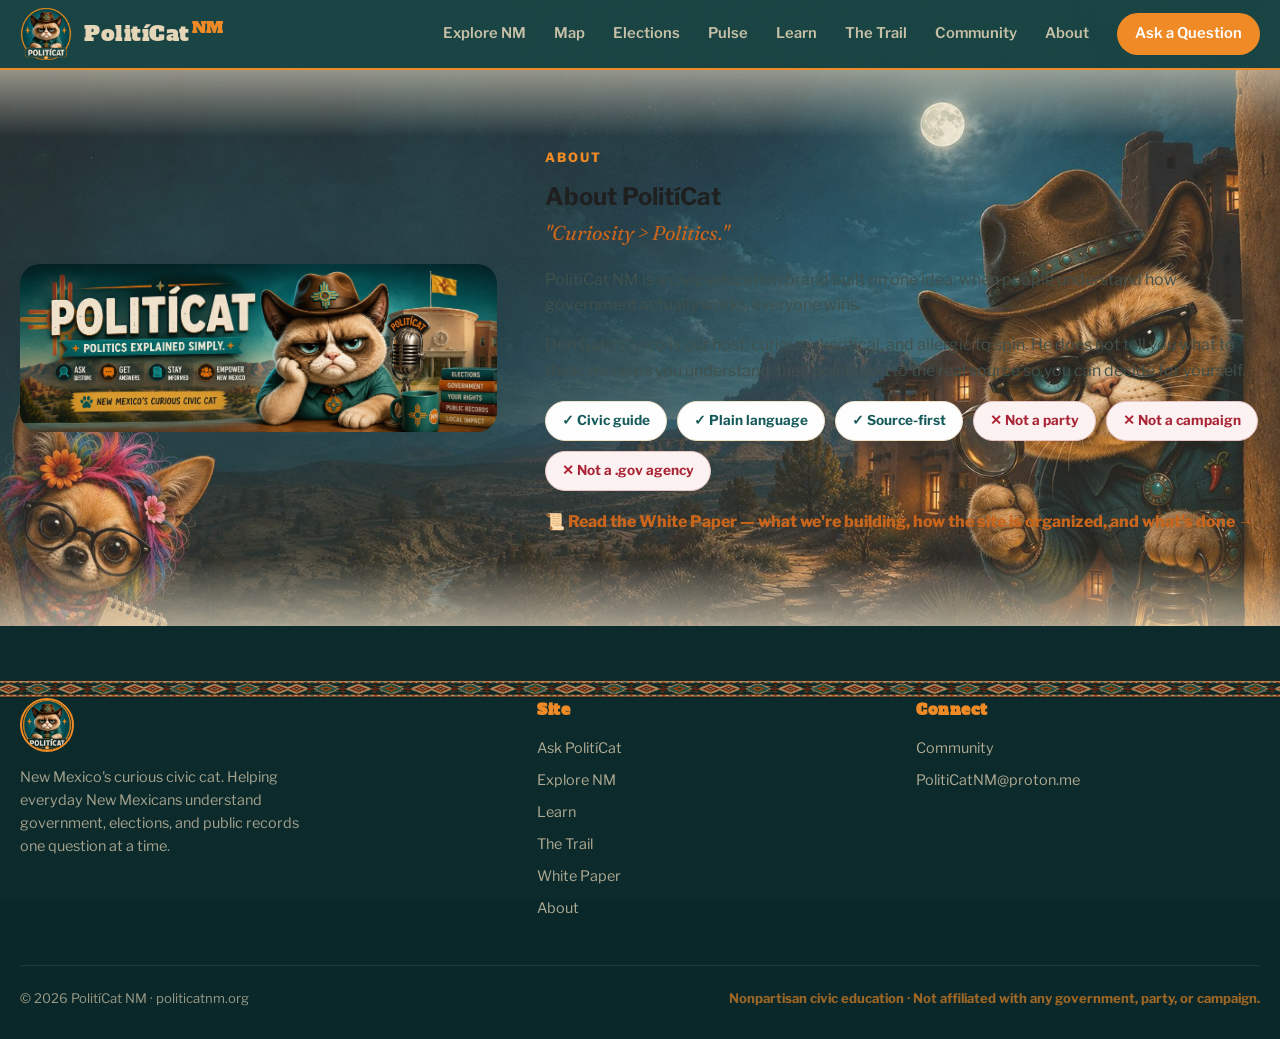
==== about.html @ 2aa47204 "Fix wallpaper 404: define wall art classes in stylesheet, not inline vars url() passed through a cus" ====
<!DOCTYPE html>
<html lang="en">
<head>
<meta charset="UTF-8">
<meta name="viewport" content="width=device-width, initial-scale=1.0">
<title>About — PolitíCat NM</title>
<meta name="description" content="About PolitíCat NM, Don Gato Cívico, and the nonpartisan civic education mission.">
<link rel="canonical" href="https://politicatnm.org/about.html">
<meta name="theme-color" content="#0f3d3e">
<meta property="og:site_name" content="PolitíCat NM">
<meta property="og:title" content="About — PolitíCat NM">
<meta property="og:description" content="About PolitíCat NM, Don Gato Cívico, and the nonpartisan civic education mission.">
<meta property="og:image" content="https://politicatnm.org/assets/img/politicat-banner.png">
<meta property="og:url" content="https://politicatnm.org/about.html">
<meta property="og:type" content="website">
<meta name="twitter:card" content="summary_large_image">
<meta name="twitter:site" content="@PolitiCatNM">
<meta name="twitter:title" content="About — PolitíCat NM">
<meta name="twitter:description" content="About PolitíCat NM, Don Gato Cívico, and the nonpartisan civic education mission.">
<meta name="twitter:image" content="https://politicatnm.org/assets/img/politicat-banner.png">
<link rel="icon" type="image/png" href="assets/img/politicat-logo.png">
<link rel="preconnect" href="https://fonts.googleapis.com">
<link rel="preconnect" href="https://fonts.gstatic.com" crossorigin>
<link href="https://fonts.googleapis.com/css2?family=Alfa+Slab+One&family=Libre+Franklin:ital,wght@0,400;0,500;0,600;0,700;0,800;1,400&family=Fraunces:opsz,wght@9..144,400;9..144,600&display=swap" rel="stylesheet">
<link rel="stylesheet" href="assets/css/styles.css?v=20260817-wallfix1">
<script data-goatcounter="https://metalex.goatcounter.com/count" async src="//gc.zgo.at/count.js"></script>
</head>
<body>
<header class="nav">
  <div class="wrap nav-inner">
    <a href="index.html" class="brand"><img src="assets/img/politicat-logo.png" alt="PolitíCat NM logo"><span class="brand-name">PolitíCat<span class="nm">NM</span></span></a>
    <button class="burger" aria-label="Toggle menu" onclick="document.getElementById('navlinks').classList.toggle('open')">☰</button>
    <nav class="nav-links" id="navlinks"><a href="explore.html">Explore NM</a><a href="map.html">Map</a><a href="elections.html">Elections</a><a href="pulse.html">Pulse</a><a href="learn.html">Learn</a><a href="trail.html">The Trail</a><a href="community.html">Community</a><a href="about.html">About</a><a href="ask.html" class="nav-cta">Ask a Question</a></nav>
  </div>
</header>

<main>
  <section class="block wall wall--duo" id="about">
    <div class="wrap about-grid">
      <img src="assets/img/politicat-banner.png" alt="PolitíCat banner with Don Gato Cívico">
      <div class="about-text">
        <div class="sec-tag">About</div>
        <h1>About PolitíCat</h1>
        <p class="lead">"Curiosity &gt; Politics."</p>
        <p>PolitíCat NM is a civic education brand built on one idea: when people understand how government actually works, everyone wins.</p>
        <p>Don Gato Cívico is our host: curious, skeptical, and allergic to spin. He does not tell you what to think. He helps you understand, then points you to the real source so you can decide for yourself.</p>
        <div class="pill-row">
          <span class="pill">✓ Civic guide</span>
          <span class="pill">✓ Plain language</span>
          <span class="pill">✓ Source-first</span>
          <span class="pill no">✕ Not a party</span>
          <span class="pill no">✕ Not a campaign</span>
          <span class="pill no">✕ Not a .gov agency</span>
        </div>
        <p style="margin-top:18px"><a href="whitepaper.html" style="font-weight:800;color:var(--orange-deep);text-decoration:none">📜 Read the White Paper — what we're building, how the site is organized, and what's done →</a></p>
      </div>
    </div>
  </section>
</main>

<footer>
  <div class="wrap">
    <div class="foot-grid">
      <div class="foot-brand">
        <img src="assets/img/politicat-logo.png" alt="PolitíCat NM">
        <p>New Mexico's curious civic cat. Helping everyday New Mexicans understand government, elections, and public records one question at a time.</p>
      </div>
      <div class="foot-col">
        <h5>Site</h5>
        <a href="ask.html">Ask PolitíCat</a>
        <a href="explore.html">Explore NM</a>
        <a href="learn.html">Learn</a>
        <a href="trail.html">The Trail</a>
        <a href="whitepaper.html">White Paper</a>
        <a href="about.html">About</a>
      </div>
      <div class="foot-col">
        <h5>Connect</h5>
        <a href="community.html">Community</a>
        <a href="mailto:PolitiCatNM@proton.me">PolitiCatNM@proton.me</a>
      </div>
    </div>
    <div class="foot-bottom">
      <span>© 2026 PolitíCat NM · politicatnm.org</span>
      <span class="nonpartisan">Nonpartisan civic education · Not affiliated with any government, party, or campaign.</span>
    </div>
  </div>
</footer>

<script src="assets/js/app.js?v=20260817-wallfix1"></script>
</body>
</html>
---- assets/css/styles.css ----
/* ============================================================
   PolitíCat NM — styles.css
   Palette tokens align to the official brand sheet.
   NOTE: the brand sheet lists "#0F4CAC" but every visual on the
   sheet is TEAL, not blue — that hex is a typo. Corrected to
   teal below. If you ever truly want the blue, change --teal.
   ============================================================ */

:root{
  /* --- Brand palette (from official sheet) --- */
  --teal-deep:#0f3d3e;     /* darkest teal — hero/footer grounds        */
  --teal:#14595a;          /* primary teal (sheet's "#0F4CAC" → teal)   */
  --teal-bright:#1d7a7c;   /* lifted teal — accents, focus rings        */
  --orange:#f08a24;        /* official #F08A24 — THE action color       */
  --orange-deep:#c9641a;   /* hover/pressed orange                      */
  --cream:#e6d7b8;         /* official #E6D7B8 — text on dark           */
  --cream-soft:#fbf6ea;    /* lifted cream — card surfaces              */
  --sand:#efe3c8;          /* section separation                        */
  --brown:#5a3a1b;         /* official #5A3A1B — leather/detail         */
  --ink:#1d1d1d;           /* official #1D1D1D — body text              */

  /* --- Category accents (Popular Questions only) --- */
  --sage:#5a7d3a;
  --plum:#6a4c93;
  --clay:#b23a48;

  /* --- Utility --- */
  --shadow:rgba(15,61,62,.18);
  /* CANON (2026-08-16, hardened): EDGE-TO-EDGE. No pixel cap, ever.
     The layout fills 100% of every screen — phone, tablet, laptop, 65-inch —
     with gutters only. Density scales by adding columns and panels,
     never by centering a boxed column in dead space. */
  --maxw:100%;
}

/* ---------- RESET ---------- */
*{box-sizing:border-box;margin:0;padding:0}
html{scroll-behavior:smooth}
[id]{scroll-margin-top:84px} /* anchors land below the sticky nav */
body{
  font-family:'Libre Franklin',sans-serif;
  color:var(--ink);
  /* VISTA CANON (2026-08-16): rustic aged-paper ground, not flat cream.
     Grain + mottling are procedural SVG data-URIs — no external requests. */
  background-color:#e9d6ae;
  background-image:
    url("data:image/svg+xml,%3Csvg xmlns='http://www.w3.org/2000/svg' width='240' height='240'%3E%3Cfilter id='n'%3E%3CfeTurbulence type='fractalNoise' baseFrequency='0.9' numOctaves='2' seed='7'/%3E%3CfeColorMatrix values='0 0 0 0 0.42 0 0 0 0 0.32 0 0 0 0 0.18 0 0 0 0.07 0'/%3E%3C/filter%3E%3Crect width='240' height='240' filter='url(%23n)'/%3E%3C/svg%3E"),
    url("data:image/svg+xml,%3Csvg xmlns='http://www.w3.org/2000/svg' width='700' height='700'%3E%3Cfilter id='b'%3E%3CfeTurbulence type='fractalNoise' baseFrequency='0.012' numOctaves='3' seed='11'/%3E%3CfeColorMatrix values='0 0 0 0 0.38 0 0 0 0 0.27 0 0 0 0 0.13 0 0 0 0.055 0'/%3E%3C/filter%3E%3Crect width='700' height='700' filter='url(%23b)'/%3E%3C/svg%3E"),
    radial-gradient(ellipse at 18% 8%, rgba(255,246,225,.55), transparent 55%),
    radial-gradient(ellipse at 85% 92%, rgba(120,84,40,.16), transparent 60%);
  line-height:1.6;
  -webkit-font-smoothing:antialiased;
  overflow-x:hidden;
}
img{max-width:100%;display:block}
.wrap{max-width:var(--maxw);margin:0 auto;padding:0 clamp(18px,1.6vw,44px)}

/* subtle grain overlay */
body::before{
  content:"";position:fixed;inset:0;pointer-events:none;z-index:9999;opacity:.035;
  background-image:url("data:image/svg+xml,%3Csvg xmlns='http://www.w3.org/2000/svg' width='120' height='120'%3E%3Cfilter id='n'%3E%3CfeTurbulence type='fractalNoise' baseFrequency='.9' numOctaves='3'/%3E%3C/filter%3E%3Crect width='100%25' height='100%25' filter='url(%23n)'/%3E%3C/svg%3E");
}

/* ---------- NAV ---------- */
header.nav{
  position:sticky;top:0;z-index:100;
  background:rgba(15,61,62,.96);
  backdrop-filter:blur(8px);
  border-bottom:2px solid var(--orange);
}
.nav-inner{display:flex;align-items:center;justify-content:space-between;height:68px}
.brand{display:flex;align-items:center;gap:12px;text-decoration:none}
.brand img{height:52px;width:auto;border-radius:0;object-fit:contain;border:none}
.brand-name{font-family:'Alfa Slab One',serif;color:var(--cream);font-size:1.35rem;letter-spacing:.5px}
.brand-name .nm{color:var(--orange);font-size:.7em;vertical-align:super;margin-left:2px}
.nav-links{display:flex;gap:28px;align-items:center}
.nav-links a{color:var(--cream);text-decoration:none;font-weight:600;font-size:.92rem;opacity:.85;transition:opacity .2s}
.nav-links a:hover{opacity:1;color:var(--orange)}
.nav-cta{background:var(--orange);color:#fff!important;padding:9px 18px;border-radius:30px;opacity:1!important}
.nav-cta:hover{background:var(--orange-deep)}
.burger{display:none;background:none;border:none;color:var(--cream);font-size:1.6rem;cursor:pointer}

/* ---------- HERO ---------- */
.hero{
  position:relative;color:var(--cream);padding:64px 0 80px;overflow:hidden;min-height:660px;display:flex;align-items:center;
  aspect-ratio:1792/1024;
  background-color:#071f20;
  background-image:
    linear-gradient(90deg,rgba(7,31,32,.9) 0%,rgba(7,31,32,.72) 34%,rgba(7,31,32,.28) 66%,rgba(7,31,32,.12) 100%),
    linear-gradient(0deg,rgba(7,31,32,.18),rgba(7,31,32,.18)),
    url('../img/politicat-hero-background.png?v=20260606-hero3');
  background-position:center center;
  background-size:100% 100%,100% 100%,100% auto;
  background-repeat:no-repeat;
}
.zia-bg{display:none}
.hero-grid{display:grid;grid-template-columns:1.1fr .9fr;gap:48px;align-items:center;position:relative;z-index:2}
.eyebrow{display:inline-flex;align-items:center;gap:8px;background:rgba(230,215,184,.12);border:1px solid rgba(230,215,184,.25);
  padding:6px 14px;border-radius:30px;font-size:.78rem;font-weight:700;letter-spacing:1.5px;text-transform:uppercase;margin-bottom:22px}
.eyebrow .dot{width:8px;height:8px;border-radius:50%;background:var(--orange);box-shadow:0 0 10px var(--orange)}
.hero-title{font-family:'Alfa Slab One',serif;font-size:clamp(2.6rem,5.5vw,4.4rem);line-height:.98;color:var(--cream);text-shadow:0 3px 0 rgba(0,0,0,.18);margin-bottom:6px}
.hero-title .accent{color:var(--orange)}
.kicker{font-family:'Fraunces',serif;font-style:italic;font-size:clamp(1.1rem,2vw,1.5rem);color:var(--orange);margin-bottom:20px;font-weight:600}
.kicker .gt{font-family:'Alfa Slab One';font-style:normal;font-size:.85em}
.hero-sub{font-size:1.08rem;max-width:480px;opacity:.92;margin-bottom:30px}
.hero-actions{display:flex;flex-wrap:wrap;gap:12px;align-items:center;margin-bottom:18px}
.explorer-btn,.ask-link{min-height:46px;display:inline-flex;align-items:center;justify-content:center;border-radius:12px;font-weight:900;text-decoration:none}
.explorer-btn{background:var(--orange);color:#fff;padding:0 22px;box-shadow:0 12px 28px -18px #000}
.explorer-btn:hover{background:var(--orange-deep)}
.ask-link{color:var(--cream);border:1px solid rgba(230,215,184,.35);padding:0 16px;background:rgba(15,61,62,.36)}
.ask-link:hover{border-color:var(--orange);color:#fff}

/* ASK CARD */
.ask-card{background:var(--cream-soft);border-radius:18px;padding:10px;box-shadow:0 18px 40px -12px rgba(0,0,0,.45);border:1px solid rgba(255,255,255,.5)}
.ask-label{display:flex;align-items:center;gap:8px;color:var(--teal);font-weight:800;font-size:.8rem;letter-spacing:1px;text-transform:uppercase;padding:6px 10px 2px}
.ask-bar{display:flex;gap:8px;padding:6px}
.ask-bar input{flex:1;border:2px solid var(--sand);border-radius:12px;padding:14px 16px;font-size:1rem;font-family:inherit;color:var(--ink);background:#fff;outline:none;transition:border .2s}
.ask-bar input:focus{border-color:var(--teal-bright)}
.ask-btn{background:var(--orange);color:#fff;border:none;border-radius:12px;padding:0 22px;font-weight:800;font-size:.95rem;cursor:pointer;display:flex;align-items:center;gap:8px;transition:background .2s,transform .1s;white-space:nowrap}
.ask-btn:hover{background:var(--orange-deep)}
.ask-btn:active{transform:scale(.97)}
.ask-hints{display:flex;flex-wrap:wrap;gap:7px;padding:8px 10px 12px}
.chip{background:rgba(20,89,90,.08);color:var(--teal);border:1px solid rgba(20,89,90,.18);border-radius:30px;padding:6px 13px;font-size:.82rem;font-weight:600;cursor:pointer;transition:all .18s}
.chip:hover{background:var(--teal);color:var(--cream)}

/* HERO CAT */
.hero-cat{position:relative;display:none;justify-content:center}
.hero-cat img{width:min(420px,90%);filter:drop-shadow(0 20px 40px rgba(0,0,0,.5));animation:float 6s ease-in-out infinite}
@keyframes float{0%,100%{transform:translateY(0)}50%{transform:translateY(-14px)}}
.speech{position:absolute;top:8%;left:-8%;background:var(--cream-soft);color:var(--ink);padding:12px 18px;border-radius:16px 16px 16px 4px;
  font-family:'Fraunces',serif;font-style:italic;font-weight:600;font-size:1rem;box-shadow:0 8px 20px rgba(0,0,0,.3);max-width:200px;z-index:3;animation:float 6s ease-in-out infinite .5s}
.speech::after{content:"— Don Gato Cívico";display:block;font-family:'Libre Franklin';font-style:normal;font-size:.68rem;font-weight:700;color:var(--orange);margin-top:4px;letter-spacing:.5px}

/* ---------- TRUST STRIP ---------- */
.trust{background:var(--orange);color:#fff}
.trust-inner{display:flex;flex-wrap:wrap;justify-content:center;gap:14px 40px;padding:16px 24px;font-weight:700;font-size:.9rem;text-align:center}
.trust-inner span{display:inline-flex;align-items:center;gap:8px}

/* ---------- PLATFORM STRUCTURE ---------- */
.home-hero{
  min-height:520px;
  aspect-ratio:auto;
  padding:72px 0 64px;
}
.page-hero{
  background:
    linear-gradient(90deg,rgba(7,31,32,.92),rgba(7,31,32,.72)),
    url('../img/politicat-hero-background.png?v=20260606-hero3');
  background-size:cover;
  background-position:center;
  color:var(--cream);
  padding:86px 0;
}
.page-hero-inner{
  display:grid;
  grid-template-columns:minmax(0,1fr) minmax(320px,460px);
  gap:38px;
  align-items:center;
}
.page-hero-inner>div:first-child:last-child{max-width:720px}
.page-hero .hero-title{font-size:clamp(2.25rem,5vw,4rem)}
.page-hero .hero-sub{max-width:620px}
.platform-section{
  background:transparent; /* the paper ground shows through */
  padding:64px 0 84px;
}
/* Shared Civic Pulse ticker (homepage + hubs) */
.mo-ticker{background:var(--teal-deep);overflow:hidden;display:flex;align-items:center}
.mo-ticker .brandtag{flex:none;display:flex;gap:8px;align-items:center;color:var(--cream);font-weight:900;font-size:.78rem;letter-spacing:1.5px;padding:0 18px;border-right:1px solid rgba(230,215,184,.25)}
.mo-ticker .lane-wrap{overflow:hidden;flex:1}
.mo-ticker .lane{display:flex;gap:44px;white-space:nowrap;padding:10px 0;animation:tickmove 50s linear infinite;width:max-content}
.mo-ticker:hover .lane{animation-play-state:paused}
@keyframes tickmove{from{transform:translateX(0)}to{transform:translateX(-50%)}}
.mo-tick{color:var(--cream);font-size:.82rem;font-weight:700;display:flex;gap:9px;align-items:baseline;text-decoration:none}
.mo-tick small{color:#9fc5bd;font-size:.68rem;font-weight:700}
.mo-tick:hover{color:#fff}
.mo-tick.charter{color:#ffd9a0}
.mo-ticker .viewall{flex:none;color:#ffd9a0;font-size:.75rem;font-weight:900;padding:0 18px;text-decoration:none;border-left:1px solid rgba(230,215,184,.25)}
.mo-tab{border:1px solid rgba(20,89,90,.3);background:#fff;border-radius:11px;padding:10px 18px;font-weight:800;font-size:.88rem;color:var(--teal);text-decoration:none;display:inline-flex;gap:8px;align-items:center}
.mo-tab.on{background:var(--teal);color:var(--cream);border-color:var(--teal)}
/* Vista bands: full-bleed wallpaper interludes between sections */
.vista-band{
  position:relative;
  height:clamp(260px,32vw,540px);
  background-size:cover;background-position:center;
  border-top:2.5px solid rgba(58,42,24,.6);
  border-bottom:2.5px solid rgba(58,42,24,.6);
  box-shadow:inset 0 0 70px rgba(20,10,0,.35);
}
.vista-band .band-plate{
  position:absolute;left:clamp(16px,2vw,44px);bottom:18px;
  background:rgba(251,246,234,.88);border:1.5px solid rgba(58,42,24,.5);border-radius:999px;
  padding:7px 16px;font-size:.76rem;font-weight:800;color:#5a3a1b;
}
@media(max-width:900px){.vista-band{background-attachment:scroll;height:clamp(190px,42vw,320px)}}
/* wallpaper-backed sections: art behind the boxes, scrim for readability.
   NO background-attachment:fixed — it janks scrolling and hides the art. */
.wall{position:relative;isolation:isolate}
.wall::before{content:"";position:absolute;inset:0;z-index:-2;background-image:var(--wall);background-size:cover;background-position:center}
.wall::after{content:"";position:absolute;inset:0;z-index:-1;background:linear-gradient(180deg,rgba(247,236,211,.6),rgba(247,236,211,.14) 12%,rgba(247,236,211,.14) 88%,rgba(247,236,211,.66))}
.wall--dusk::after{background:linear-gradient(180deg,rgba(9,30,33,.62),rgba(9,30,33,.2) 15%,rgba(9,30,33,.24) 85%,rgba(9,30,33,.7))}
/* headers get a parchment plate so text stays readable over full-strength art */
.wall .sec-head{background:rgba(251,246,234,.9);border:2px solid rgba(58,42,24,.45);border-radius:14px;padding:16px 20px;box-shadow:0 4px 12px -6px rgba(58,42,24,.4)}
/* wallpaper assignments — defined HERE so relative URLs resolve against this stylesheet.
   (url() inside a custom property in an inline style resolves against the stylesheet
   that consumes it in Chrome — which 404'd. Never pass wallpaper paths inline.) */
.wall--dongato{--wall:url('../img/wallpaper-dongato.jpg')}
.wall--chispa{--wall:url('../img/wallpaper-chispa.jpg')}
.wall--sos{--wall:url('../img/wallpaper-sos.jpg')}
.wall--duo{--wall:url('../img/wallpaper-duo.jpg')}
.wall--community{--wall:url('../img/wallpaper-community.jpg')}
.wall .ready-boundary,.wall .disclaimer{background:rgba(251,246,234,.92);border:1.5px solid rgba(58,42,24,.4);border-radius:10px;padding:10px 16px;display:inline-block;color:#3f3320}
.wall--dusk .comm-card{background:rgba(9,30,33,.55);border-color:rgba(230,215,184,.3);-webkit-backdrop-filter:blur(3px);backdrop-filter:blur(3px)}
.wall--dusk .comm-card:hover{background:rgba(9,30,33,.75)}
.platform-grid{
  display:grid;
  grid-template-columns:repeat(3,minmax(0,1fr));
  gap:18px;
}
.platform-card{
  display:block;
  min-height:230px;
  /* aged parchment: light heart, burnt edges */
  background:radial-gradient(ellipse at 50% 38%, #fdf8ec 0%, #f6ebcf 46%, #e9d2a2 78%, #d0b077 100%);
  border:2px solid rgba(58,42,24,.55);
  border-radius:10px;
  padding:24px;
  color:var(--ink);
  text-decoration:none;
  box-shadow:0 6px 18px -8px rgba(58,42,24,.4), inset 0 0 36px rgba(90,58,27,.24);
  transition:transform .22s ease,box-shadow .22s ease,border-color .22s ease;
}
.platform-card:hover{
  transform:translateY(-5px);
  border-color:var(--orange);
  box-shadow:0 22px 40px -18px rgba(58,42,24,.55), inset 0 0 26px rgba(90,58,27,.16);
}
@media (prefers-reduced-motion: no-preference){
  .platform-card{animation:cardIn .55s ease-out backwards}
  .platform-card:nth-child(1){animation-delay:.05s}
  .platform-card:nth-child(2){animation-delay:.13s}
  .platform-card:nth-child(3){animation-delay:.21s}
  .platform-card:nth-child(4){animation-delay:.29s}
  .platform-card:nth-child(5){animation-delay:.37s}
  .platform-card:nth-child(6){animation-delay:.45s}
}
@keyframes cardIn{from{opacity:0;transform:translateY(20px)}to{opacity:1;transform:none}}
.platform-card span{
  display:block;
  color:var(--orange);
  font-size:.74rem;
  font-weight:900;
  letter-spacing:1.6px;
  text-transform:uppercase;
  margin-bottom:14px;
}
.platform-card h3{
  font-family:'Alfa Slab One',serif;
  color:var(--teal-deep);
  font-size:1.28rem;
  line-height:1.12;
  margin-bottom:10px;
}
.platform-card p{color:#4a3f2c;font-size:.95rem}
.platform-card--feature{
  background:radial-gradient(ellipse at 50% 30%, #1d7a7c 0%, var(--teal) 45%, var(--teal-deep) 100%);
  color:var(--cream);
  border-color:rgba(15,61,62,.85);
  box-shadow:0 6px 18px -8px rgba(15,61,62,.55), inset 0 0 40px rgba(0,0,0,.28);
}
.platform-card--feature h3{color:var(--cream)}
.platform-card--feature p{color:#d3e2dc}
.platform-band{
  background:var(--sand);
  padding:58px 0;
}
.platform-split{
  display:grid;
  grid-template-columns:minmax(0,1fr) auto;
  gap:32px;
  align-items:center;
}
.platform-actions{
  display:flex;
  flex-wrap:wrap;
  justify-content:flex-end;
  gap:12px;
}
.ask-link.dark{
  color:var(--teal-deep);
  border-color:rgba(15,61,62,.28);
  background:rgba(255,255,255,.5);
}
.page-community{min-height:calc(100vh - 68px);display:flex;align-items:center}

/* ---------- SECTION BASE ---------- */
section.block{padding:78px 0}
.block--sand{background:var(--sand)}
.sec-head{text-align:center;max-width:640px;margin:0 auto 48px}
.sec-tag{color:var(--orange);font-weight:800;letter-spacing:2px;text-transform:uppercase;font-size:.8rem;margin-bottom:10px}
.sec-tag--orange{color:var(--orange)}
.sec-title{font-family:'Alfa Slab One',serif;font-size:clamp(1.8rem,3.5vw,2.6rem);color:var(--teal-deep);line-height:1.05}
.sec-title--cream{color:var(--cream)}
.sec-desc{margin-top:14px;color:#4a5a55;font-size:1.05rem}
.sec-desc--cream{color:#cddbd6}

/* ---------- NEW HERE ---------- */
.intro{
  background:linear-gradient(180deg,var(--cream-soft),var(--cream));
  padding:52px 0 34px;
}
.intro-panel{
  display:grid;
  grid-template-columns:150px 1fr;
  gap:28px;
  align-items:center;
  max-width:920px;
}
.intro-cat img{
  width:132px;
  height:132px;
  object-fit:cover;
  border-radius:50%;
  border:3px solid var(--orange);
  box-shadow:0 12px 26px -14px rgba(15,61,62,.55);
}
.intro-copy h2{
  font-family:'Alfa Slab One',serif;
  color:var(--teal-deep);
  font-size:clamp(1.55rem,3vw,2.35rem);
  line-height:1.05;
  margin-bottom:10px;
}
.intro-copy p{
  color:#3f4f4a;
  max-width:720px;
}
.intro-note{
  margin-top:16px;
  font-weight:800;
  color:var(--teal-deep)!important;
}
.intro-steps{
  display:grid;
  gap:10px;
  margin-top:12px;
}
.intro-steps button{
  display:flex;
  align-items:center;
  gap:12px;
  width:100%;
  min-height:48px;
  border:1px solid rgba(20,89,90,.14);
  border-radius:12px;
  background:#fff;
  color:var(--teal-deep);
  font:inherit;
  font-weight:900;
  text-align:left;
  padding:10px 14px;
  cursor:pointer;
  box-shadow:0 4px 14px -10px var(--shadow);
  transition:transform .18s,border-color .18s,box-shadow .18s;
}
.intro-steps button:hover{
  transform:translateY(-2px);
  border-color:var(--orange);
  box-shadow:0 10px 22px -14px var(--shadow);
}
.intro-steps span{
  width:28px;
  height:28px;
  display:inline-flex;
  align-items:center;
  justify-content:center;
  flex:0 0 28px;
  border-radius:50%;
  background:var(--orange);
  color:#fff;
  font-size:.82rem;
}
.intro-close{
  margin-top:14px;
  color:var(--orange-deep)!important;
  font-weight:900;
}

.tools{background:var(--cream-soft)}
.ready-panel{
  max-width:940px;
  margin:0 auto;
  padding:28px;
  border-radius:22px;
  background:#fff;
  border:1px solid rgba(20,89,90,.12);
  box-shadow:0 16px 38px -18px var(--shadow);
}
.ready-highlights{
  display:grid;
  grid-template-columns:repeat(3,1fr);
  gap:12px;
  margin-bottom:20px;
}
.ready-highlights div{
  display:flex;
  align-items:center;
  gap:10px;
  min-height:66px;
  padding:14px;
  border-radius:14px;
  background:var(--cream-soft);
  color:var(--teal-deep);
  font-weight:800;
}
.ready-highlights span{font-size:1.25rem}
.county-picker{
  display:block;
  margin-bottom:22px;
  color:var(--teal-deep);
  font-weight:800;
}
.county-picker span{
  display:block;
  margin-bottom:2px;
}
.county-picker small{
  display:block;
  color:#5e6b66;
  font-weight:600;
  margin-bottom:8px;
}
.county-picker select{
  width:100%;
  min-height:48px;
  border:2px solid var(--sand);
  border-radius:12px;
  background:#fff;
  color:var(--ink);
  padding:0 14px;
  font:inherit;
  font-weight:700;
}
.county-picker select:focus{
  outline:none;
  border-color:var(--orange);
  box-shadow:0 0 0 3px rgba(240,138,36,.18);
}
.county-explorer{
  display:grid;
  grid-template-columns:1.35fr .85fr;
  gap:18px;
  align-items:stretch;
  margin:10px 0 24px;
}
.county-map-card,
.county-snapshot{
  border:2px solid rgba(58,42,24,.5);
  border-radius:16px;
  background:linear-gradient(180deg,#fff,var(--cream-soft));
  box-shadow:0 4px 14px -6px rgba(58,42,24,.3);
}
.county-map-card{padding:18px}
.county-map-head{
  display:flex;
  justify-content:space-between;
  gap:18px;
  align-items:flex-start;
  margin-bottom:14px;
}
.map-kicker,
.snapshot-kicker{
  display:block;
  color:var(--orange-deep);
  font-size:.72rem;
  font-weight:900;
  letter-spacing:1px;
  text-transform:uppercase;
  margin-bottom:5px;
}
.snapshot-open{
  display:block;
  background:var(--orange);
  color:#fff;
  font-weight:900;
  font-size:.92rem;
  border-radius:10px;
  padding:12px 16px;
  text-align:center;
  text-decoration:none;
  margin:10px 0 12px;
  box-shadow:0 3px 10px -4px rgba(58,42,24,.5);
}
.snapshot-open:hover{background:var(--orange-deep)}
.county-map-head h3,
.county-snapshot h3{
  color:var(--teal-deep);
  font-family:'Alfa Slab One',serif;
  font-size:1.25rem;
  line-height:1.1;
}
.map-date{
  flex:0 0 auto;
  color:#4a5a55;
  font-size:.78rem;
  font-weight:800;
  text-align:right;
}
/* Pictorial "Land of Enchantment" county map — inline SVG in explore.html.
   County <path>s carry class="county-shape" + data-county; JS wires selection. */
.nm-map-wrap{border-radius:12px;overflow:hidden}
.nm-map{display:block;width:100%;height:auto}
.nm-map .county-shape{cursor:pointer;transition:filter .18s ease,stroke .18s ease,stroke-width .18s ease}
.nm-map .county-shape:hover{filter:brightness(1.09) saturate(1.18)}
.nm-map .county-shape:focus-visible{outline:none;stroke:var(--orange);stroke-width:4.5}
.nm-map .county-shape.is-selected{stroke:#8f2b37;stroke-width:4.5;filter:brightness(1.06) saturate(1.22)}
.map-hint{
  margin-top:10px;
  color:#4a5a55;
  font-size:.78rem;
  font-weight:600;
}
/* --- VISTA: Southwestern textile border + story-banner frame --- */
/* Real woven textile borders (commissioned art, assets/img/vista-*.png) */
.vista-border{
  height:20px;
  background:url("../img/vista-border.png") repeat-x;
  background-size:auto 100%;
}
.story-banner .vista-border{
  height:26px;
  background-image:url("../img/vista-border-hero.png");
}
.story-banner{
  position:relative;
  border:12px solid transparent;
  border-image:url("../img/vista-frame.png") 128 round;
  overflow:hidden;
  background:#e9d6ae;
  box-shadow:0 18px 44px -18px rgba(40,25,10,.55), inset 0 0 70px rgba(90,58,27,.28);
}
.story-banner .vista-border{position:absolute;left:0;right:0;z-index:3}
.story-banner .vista-border.top{top:0}
.story-banner .vista-border.bottom{bottom:0}
.story-banner .banner-art{
  position:absolute;top:0;right:0;bottom:0;width:62%;
  background-position:center right;background-size:cover;background-repeat:no-repeat;
  -webkit-mask-image:linear-gradient(90deg,transparent,#000 24%);
  mask-image:linear-gradient(90deg,transparent,#000 24%);
  z-index:1;
}
.story-banner .banner-copy{position:relative;z-index:2;padding:52px clamp(22px,2.4vw,54px) 44px;max-width:52%}
.story-banner h1{
  font-family:'Alfa Slab One',serif;color:var(--teal-deep);
  font-size:clamp(2rem,3.8vw,3.4rem);line-height:1;letter-spacing:1px;
  text-shadow:0 1px 0 rgba(255,246,225,.7);
}
.story-banner .tagline{
  font-size:clamp(.95rem,1.2vw,1.2rem);color:#3f3320;font-weight:700;margin-top:8px;
  text-shadow:0 1px 0 rgba(255,246,225,.6);
}
.story-banner .banner-tabs{display:flex;gap:8px;margin-top:18px;flex-wrap:wrap}
/* Variant for banners whose art has a DARK left zone (e.g. the Trail's night scene) */
.story-banner--dark h1{color:var(--cream);text-shadow:0 2px 10px rgba(0,0,0,.6),0 1px 0 rgba(0,0,0,.4)}
.story-banner--dark .tagline{color:#ecdfc2;text-shadow:0 1px 8px rgba(0,0,0,.55)}
.banner-facts{display:flex;gap:8px;flex-wrap:wrap;margin-top:16px}
.banner-facts span,.banner-facts a{
  background:rgba(251,246,234,.85);border:1.5px solid rgba(90,58,27,.35);border-radius:999px;
  padding:7px 14px;font-size:.78rem;font-weight:800;color:#5a3a1b;text-decoration:none;
}
.banner-facts a:hover{border-color:var(--orange);color:var(--orange-deep)}
@media(max-width:900px){
  .story-banner .banner-copy{max-width:100%;padding:44px 20px 36px}
  .story-banner .banner-art{width:100%;opacity:.35;-webkit-mask-image:none;mask-image:none}
}
footer{position:relative}
footer::before{
  content:"";display:block;height:18px;
  background:url("../img/vista-border.png") repeat-x;
  background-size:auto 100%;
}

/* --- Map navigation: zoom/pan toolbar, miles scale, pins --- */
.nm-map-wrap{position:relative}
.nm-map-wrap.is-panning{cursor:grabbing}
.nm-map-wrap.is-pinning .nm-map .county-shape{cursor:crosshair}
.map-toolbar{
  position:absolute;top:10px;left:10px;z-index:4;
  display:flex;flex-direction:column;gap:6px;
}
.map-toolbar button{
  width:34px;height:34px;border-radius:9px;border:1px solid rgba(90,58,27,.4);
  background:var(--cream-soft);color:var(--brown);font-size:1.05rem;font-weight:800;
  cursor:pointer;box-shadow:0 3px 8px rgba(15,61,62,.18);line-height:1;
  display:flex;align-items:center;justify-content:center;transition:background .15s,transform .12s;
}
.map-toolbar button:hover{background:#fff;transform:translateY(-1px)}
.map-toolbar button[aria-pressed="true"]{background:var(--orange);color:#fff;border-color:var(--orange-deep)}
.map-scalebar{
  position:absolute;bottom:12px;left:14px;z-index:4;
  color:var(--brown);font-size:.7rem;font-weight:800;letter-spacing:.5px;
  background:rgba(251,246,234,.85);padding:3px 8px;border-radius:6px;
}
.map-scalebar i{
  display:block;height:0;border-bottom:3px solid var(--brown);
  border-left:3px solid var(--brown);border-right:3px solid var(--brown);
  margin-top:2px;
}
.nm-pin{cursor:pointer}
.nm-pin text{font-size:26px;paint-order:stroke;stroke:#fff;stroke-width:1.5px}
/* --- County change block (D-003 pilot display v0) --- */
.county-change{margin-top:14px;background:rgba(20,89,90,.05);border:1px solid rgba(20,89,90,.12);border-radius:12px;padding:12px 14px}
.change-kicker{display:block;color:var(--orange-deep);font-size:.7rem;font-weight:900;letter-spacing:1px;text-transform:uppercase;margin-bottom:8px}
.change-row{display:flex;justify-content:space-between;gap:10px;font-size:.85rem;padding:3px 0}
.change-row span{color:#4a5a55}
.change-row b{font-variant-numeric:tabular-nums;white-space:nowrap}
.change-row b.is-up{color:var(--teal-bright)}
.change-row b.is-down{color:var(--clay)}
.change-note{margin-top:8px;font-size:.72rem;color:#4a5a55;line-height:1.5}
/* --- Who Handles What? matrix (Learn) --- */
.whw-scroll{overflow-x:auto;border-radius:14px;box-shadow:0 12px 30px -18px var(--shadow)}
.whw-table{width:100%;min-width:1080px;border-collapse:collapse;background:var(--cream-soft);font-size:.84rem;line-height:1.5}
.whw-table thead th{background:var(--teal-deep);color:var(--cream);padding:12px 14px;text-align:left;font-size:.78rem;letter-spacing:.8px;text-transform:uppercase;white-space:nowrap}
.whw-table tbody th{background:rgba(20,89,90,.07);color:var(--teal-deep);padding:12px 14px;text-align:left;font-size:.9rem;white-space:nowrap;vertical-align:top}
.whw-table td{padding:12px 14px;vertical-align:top;border-bottom:1.5px solid rgba(58,42,24,.3);border-left:1px solid rgba(58,42,24,.22);color:#333}
.whw-table tbody tr:nth-child(even) td{background:rgba(239,227,200,.35)}
.whw-verify{display:inline-block;margin-top:4px;color:var(--orange-deep);font-weight:800;font-size:.76rem;text-decoration:none;white-space:nowrap}
.whw-verify:hover{text-decoration:underline}
.whw-note{margin-top:12px;font-size:.78rem;color:#4a5a55;line-height:1.6;max-width:900px}
/* --- White paper: living roadmap checklist --- */
.wp-section{margin-bottom:34px}
.wp-section h2{font-family:'Alfa Slab One',serif;color:var(--teal-deep);font-size:1.5rem;margin-bottom:12px}
.wp-section h3{color:var(--teal);font-size:1.05rem;margin:18px 0 8px}
.wp-section p,.wp-section li{line-height:1.65}
.wp-canon{background:var(--cream-soft);border:1px solid rgba(20,89,90,.14);border-left:5px solid var(--orange);border-radius:12px;padding:16px 18px;margin:12px 0}
.checklist{list-style:none;margin:10px 0}
.checklist li{padding:7px 0 7px 34px;position:relative;border-bottom:1px dashed rgba(90,58,27,.15)}
.checklist li::before{content:"☐";position:absolute;left:6px;color:var(--brown);font-size:1.05rem}
.checklist li.done{color:#4a5a55}
.checklist li.done::before{content:"✅";font-size:.95rem}
.checklist li .when{float:right;font-size:.74rem;font-weight:800;color:var(--teal-bright);letter-spacing:.5px}
.wp-hubs{display:grid;grid-template-columns:repeat(auto-fit,minmax(260px,1fr));gap:14px;margin-top:12px}
.wp-hub{background:radial-gradient(ellipse at 50% 38%, #fdf8ec 0%, #f6ebcf 46%, #e9d2a2 82%, #d6b77e 100%);border:2px solid rgba(58,42,24,.5);border-radius:12px;padding:14px 16px;box-shadow:0 5px 16px -8px rgba(58,42,24,.4), inset 0 0 24px rgba(90,58,27,.14);transition:transform .2s ease,box-shadow .2s ease,border-color .2s ease}
.wp-hub:hover{transform:translateY(-4px);border-color:var(--orange);box-shadow:0 18px 32px -16px rgba(58,42,24,.55)}
.wp-hub h4{color:var(--teal-deep);margin-bottom:6px}
.wp-hub p{font-size:.88rem;color:#4a5a55}
.wp-hub .rule{display:block;margin-top:8px;font-size:.74rem;font-weight:800;letter-spacing:.6px;text-transform:uppercase;color:var(--orange-deep)}
.county-snapshot{
  padding:20px;
  display:flex;
  flex-direction:column;
}
.county-snapshot p{
  color:#4a5a55;
  font-size:.9rem;
  line-height:1.5;
}
.snapshot-intro{margin-top:10px}
.county-actions{display:grid;gap:9px;margin-top:16px}
.county-actions a,
.county-action{
  width:100%;
  display:grid;
  grid-template-columns:auto 1fr;
  gap:1px 10px;
  align-items:center;
  border:1px solid rgba(15,61,62,.12);
  border-radius:10px;
  background:#fff;
  color:var(--ink);
  cursor:pointer;
  font:inherit;
  min-height:58px;
  padding:10px 12px;
  text-align:left;
  text-decoration:none;
}
.county-actions a:hover,
.county-action:hover,
.county-actions a:focus-visible,
.county-action:focus-visible{
  outline:none;
  border-color:var(--orange);
  box-shadow:0 8px 18px -16px var(--shadow);
}
.county-actions span{grid-row:1 / span 2;font-size:1.1rem}
.county-actions b{color:var(--teal-deep);font-size:.88rem;line-height:1.1}
.county-actions small{color:#5e6b66;font-size:.74rem;font-weight:700;line-height:1.2}
.snapshot-total{
  margin:16px 0;
  padding:16px;
  border-radius:12px;
  background:#fff;
  border:1px solid var(--sand);
}
.snapshot-total span{
  display:block;
  color:#4a5a55;
  font-size:.72rem;
  font-weight:900;
  letter-spacing:.7px;
  text-transform:uppercase;
}
.snapshot-total b{
  display:block;
  color:var(--teal-deep);
  font-family:'Alfa Slab One',serif;
  font-size:2rem;
  line-height:1;
  margin-top:7px;
}
.party-bars{display:grid;gap:11px}
.party-label{
  display:flex;
  justify-content:space-between;
  gap:10px;
  color:var(--ink);
  font-size:.78rem;
  font-weight:900;
}
.party-label b{
  color:#4a5a55;
  font-weight:800;
  text-align:right;
  font-variant-numeric:tabular-nums;
}
.party-track{
  height:9px;
  overflow:hidden;
  border-radius:999px;
  background:rgba(15,61,62,.1);
  margin-top:4px;
}
.party-track i{
  display:block;
  height:100%;
  border-radius:inherit;
}
.snapshot-source{
  border-top:1px dashed rgba(15,61,62,.2);
  font-size:.76rem!important;
  font-weight:700;
  margin-top:16px;
  padding-top:12px;
}
.ready-columns{
  display:grid;
  grid-template-columns:1fr 1fr;
  gap:18px;
}
.ready-col{
  padding:18px;
  border-radius:14px;
  background:radial-gradient(ellipse at 50% 38%, #fdf8ec 0%, #f6ebcf 46%, #e9d2a2 82%, #d6b77e 100%);
  border:2px solid rgba(58,42,24,.55);
  box-shadow:0 6px 18px -8px rgba(58,42,24,.4), inset 0 0 28px rgba(90,58,27,.16);
  transition:transform .2s ease,box-shadow .2s ease,border-color .2s ease;
}
.ready-col:hover{transform:translateY(-4px);border-color:var(--orange);box-shadow:0 20px 36px -18px rgba(58,42,24,.55), inset 0 0 22px rgba(90,58,27,.12)}
.ready-action{transition:transform .18s ease}
.ready-action:hover{transform:translateX(5px)}
.ready-action:hover b{color:var(--orange-deep)}
.ready-col h3{
  color:var(--teal-deep);
  font-size:1.05rem;
  margin-bottom:12px;
}
.ready-action{
  display:grid;
  grid-template-columns:1fr auto;
  gap:4px 12px;
  align-items:center;
  padding:14px 0;
  color:inherit;
  text-decoration:none;
  border-top:1px solid rgba(20,89,90,.12);
}
.ready-action:first-of-type{border-top:0}
.ready-action span{
  color:var(--teal-deep);
  font-weight:900;
}
.ready-action small{
  color:#5e6b66;
  font-weight:600;
}
.ready-action b{
  grid-row:1 / span 2;
  grid-column:2;
  color:var(--orange);
  font-size:1.2rem;
}
.ready-action:hover span{color:var(--orange-deep)}
.clerk-wide{
  display:flex;
  justify-content:center;
  align-items:center;
  margin:18px 0 0;
  min-height:48px;
  border-radius:12px;
  background:var(--teal-deep);
  color:var(--cream);
  text-decoration:none;
  font-weight:900;
  text-align:center;
  padding:10px 16px;
}
.clerk-wide:hover{background:var(--teal)}
.ready-boundary{
  margin:16px auto 0;
  max-width:820px;
  color:#4a5a55;
  font-size:.88rem;
  text-align:center;
}
.tool-feature{
  display:grid;
  grid-template-columns:1.35fr .65fr;
  gap:22px;
  align-items:stretch;
  margin-bottom:20px;
}
.tool-copy{
  background:linear-gradient(145deg,var(--teal-deep),var(--teal));
  color:var(--cream);
  border-radius:18px;
  padding:32px;
  box-shadow:0 16px 34px -14px rgba(15,61,62,.45);
}
.tool-kicker{
  color:var(--orange);
  font-size:.75rem;
  font-weight:800;
  letter-spacing:1.8px;
  text-transform:uppercase;
  margin-bottom:10px;
}
.tool-copy h3{
  font-family:'Alfa Slab One',serif;
  font-size:clamp(1.6rem,3vw,2.25rem);
  line-height:1.05;
  margin-bottom:12px;
}
.tool-copy p{
  max-width:680px;
  color:#d5e3dc;
  font-size:1rem;
}
.tool-actions{
  display:flex;
  flex-wrap:wrap;
  gap:10px;
  margin-top:22px;
}
.tool-btn,.tool-ghost{
  min-height:44px;
  border-radius:12px;
  padding:0 18px;
  display:inline-flex;
  align-items:center;
  justify-content:center;
  font-weight:800;
  font-family:inherit;
  text-decoration:none;
  cursor:pointer;
}
.tool-btn{
  background:var(--orange);
  color:#fff;
  border:0;
}
.tool-btn:hover{background:var(--orange-deep)}
.tool-ghost{
  background:rgba(230,215,184,.08);
  color:var(--cream);
  border:1px solid rgba(230,215,184,.28);
}
.tool-ghost:hover{border-color:var(--orange);color:var(--orange)}
.tool-grid{
  display:grid;
  grid-template-columns:repeat(auto-fit,minmax(220px,1fr));
  gap:18px;
}
.readiness-flow{
  display:grid;
  grid-template-columns:repeat(4,1fr);
  gap:12px;
  margin:0 0 20px;
}
.readiness-step{
  display:flex;
  gap:12px;
  min-height:126px;
  padding:18px;
  border-radius:16px;
  background:#fff;
  border:1px solid var(--sand);
  box-shadow:0 4px 16px var(--shadow);
  color:inherit;
  text-decoration:none;
  transition:transform .2s,box-shadow .2s,border-color .2s;
}
.readiness-step:hover{
  transform:translateY(-3px);
  box-shadow:0 12px 26px -10px var(--shadow);
  border-color:rgba(240,138,36,.45);
}
.step-num{
  flex:0 0 32px;
  width:32px;
  height:32px;
  display:flex;
  align-items:center;
  justify-content:center;
  border-radius:50%;
  background:var(--orange);
  color:#fff;
  font-weight:900;
  font-size:.9rem;
}
.readiness-step h4{
  color:var(--teal-deep);
  font-size:.95rem;
  margin-bottom:6px;
}
.readiness-step p{
  color:#4a5a55;
  font-size:.85rem;
  line-height:1.42;
}
.tool-card{
  background:#fff;
  border:1px solid var(--sand);
  border-radius:16px;
  padding:24px;
  color:inherit;
  text-decoration:none;
  box-shadow:0 4px 16px var(--shadow);
  transition:transform .2s,box-shadow .2s;
}
.tool-card:hover{
  transform:translateY(-4px);
  box-shadow:0 14px 30px -8px var(--shadow);
}
.tool-card--hero{
  background:var(--sand);
  display:flex;
  flex-direction:column;
  justify-content:center;
  min-height:100%;
}
.tool-icon{
  width:50px;
  height:50px;
  display:flex;
  align-items:center;
  justify-content:center;
  border-radius:14px;
  background:rgba(240,138,36,.14);
  font-size:1.45rem;
  margin-bottom:14px;
}
.tool-card h4{
  font-family:'Alfa Slab One',serif;
  color:var(--teal-deep);
  font-size:1.05rem;
  margin-bottom:8px;
}
.tool-card p{
  color:#4a5a55;
  font-size:.92rem;
  line-height:1.45;
}
.tool-card span{
  display:block;
  margin-top:14px;
  color:var(--orange-deep);
  font-size:.78rem;
  font-weight:800;
}
.clerk-tool{
  margin-top:22px;
  display:grid;
  grid-template-columns:1.2fr .8fr;
  gap:18px;
  align-items:stretch;
  padding:24px;
  border-radius:18px;
  background:linear-gradient(135deg,#fff,var(--sand));
  border:1px solid rgba(20,89,90,.14);
  box-shadow:0 12px 30px -16px var(--shadow);
}
.clerk-copy h3{
  font-family:'Alfa Slab One',serif;
  color:var(--teal-deep);
  font-size:clamp(1.35rem,2.5vw,2rem);
  line-height:1.05;
  margin-bottom:10px;
}
.clerk-copy p{
  color:#3f4f4a;
  max-width:720px;
}
.clerk-actions{
  display:flex;
  flex-wrap:wrap;
  gap:10px;
  margin-top:18px;
}
.tool-ghost--light{
  color:var(--teal-deep);
  background:rgba(20,89,90,.06);
  border-color:rgba(20,89,90,.2);
}
.tool-ghost--light:hover{
  color:var(--orange-deep);
  border-color:var(--orange);
}
.clerk-list{
  display:grid;
  gap:10px;
}
.clerk-list div{
  padding:14px;
  border-radius:14px;
  background:rgba(255,255,255,.72);
  border:1px solid rgba(20,89,90,.1);
}
.clerk-list span{
  display:block;
  color:var(--orange-deep);
  font-size:.72rem;
  font-weight:800;
  letter-spacing:.08em;
  text-transform:uppercase;
  margin-bottom:4px;
}
.clerk-list strong{
  display:block;
  color:var(--teal-deep);
  line-height:1.25;
}
.calendar-tool{
  margin-top:18px;
  display:grid;
  grid-template-columns:.55fr 1.15fr .7fr;
  gap:18px;
  align-items:stretch;
  padding:24px;
  border-radius:18px;
  background:var(--teal-deep);
  color:var(--cream);
  box-shadow:0 16px 34px -18px rgba(15,61,62,.55);
}
.calendar-date{
  display:flex;
  flex-direction:column;
  justify-content:center;
  padding:18px;
  border-radius:14px;
  background:rgba(240,138,36,.14);
  border:1px solid rgba(240,138,36,.35);
}
.calendar-date span,.calendar-note span{
  color:var(--orange);
  font-size:.72rem;
  font-weight:800;
  letter-spacing:.08em;
  text-transform:uppercase;
  margin-bottom:6px;
}
.calendar-date strong{
  font-family:'Alfa Slab One',serif;
  font-size:clamp(1.35rem,2.4vw,2rem);
  line-height:1;
}
.calendar-date small{
  margin-top:7px;
  font-weight:800;
  color:#d5e3dc;
}
.calendar-copy h3{
  font-family:'Alfa Slab One',serif;
  font-size:clamp(1.35rem,2.4vw,2rem);
  line-height:1.05;
  margin-bottom:10px;
}
.calendar-copy p,.calendar-note p{
  color:#d5e3dc;
}
.calendar-actions{
  display:flex;
  flex-wrap:wrap;
  gap:10px;
  margin-top:18px;
}
.calendar-note{
  display:flex;
  flex-direction:column;
  justify-content:center;
  padding:18px;
  border-radius:14px;
  background:rgba(230,215,184,.08);
  border:1px solid rgba(230,215,184,.18);
}

/* ---------- EVIDENCE MODEL ---------- */
.evidence{background:var(--sand)}
.evidence .sec-head{margin-bottom:28px}
.evidence .sec-title{font-size:2.15rem}
.evidence-rule{
  max-width:840px;
  margin:0 auto 24px;
  padding:26px 28px;
  background:var(--teal-deep);
  color:var(--cream);
  border-left:6px solid var(--orange);
  box-shadow:0 16px 34px -18px rgba(15,61,62,.55);
}
.evidence-rule p{
  font-family:'Fraunces',serif;
  font-size:clamp(1.1rem,2vw,1.45rem);
  line-height:1.35;
}
.evidence-rule p+p{margin-top:8px;color:#d7e4dd}
.evidence-grid{
  display:grid;
  grid-template-columns:repeat(auto-fit,minmax(220px,1fr));
  gap:16px;
}
.evidence-card{
  background:#fff;
  border:1px solid rgba(15,61,62,.12);
  border-radius:8px;
  padding:22px;
  box-shadow:0 4px 16px var(--shadow);
}
.evidence-type{
  display:inline-flex;
  align-items:center;
  min-height:28px;
  padding:0 10px;
  margin-bottom:13px;
  border-radius:999px;
  background:rgba(240,138,36,.14);
  color:var(--orange-deep);
  font-size:.72rem;
  font-weight:800;
  letter-spacing:1.5px;
  text-transform:uppercase;
}
.evidence-card h3{
  font-family:'Alfa Slab One',serif;
  color:var(--teal-deep);
  font-size:1.05rem;
  line-height:1.15;
  margin-bottom:9px;
}
.evidence-card p{
  color:#4a5a55;
  font-size:.92rem;
  line-height:1.48;
}
.evidence-principles{
  display:flex;
  flex-wrap:wrap;
  justify-content:center;
  gap:10px;
  margin-top:22px;
}
.evidence-principles span{
  border:1px solid rgba(15,61,62,.18);
  background:rgba(255,255,255,.54);
  color:var(--teal-deep);
  border-radius:999px;
  padding:8px 13px;
  font-size:.84rem;
  font-weight:800;
}
.trail-preview{
  display:grid;
  grid-template-columns:1.15fr .85fr;
  gap:18px;
  align-items:stretch;
  margin:26px auto 0;
  max-width:940px;
  padding:20px;
  background:#fff;
  border:1px solid rgba(15,61,62,.14);
  border-radius:8px;
  box-shadow:0 10px 26px -18px rgba(15,61,62,.55);
}
.trail-copy{padding:4px 6px}
.trail-kicker{
  color:var(--orange-deep);
  font-size:.72rem;
  font-weight:800;
  letter-spacing:1.4px;
  text-transform:uppercase;
  margin-bottom:8px;
}
.trail-copy h3{
  font-family:'Alfa Slab One',serif;
  color:var(--teal-deep);
  font-size:1.45rem;
  line-height:1.1;
  margin-bottom:9px;
}
.trail-copy p{
  color:#4a5a55;
  font-size:.94rem;
  line-height:1.5;
}
.trail-metrics{
  display:grid;
  grid-template-columns:1fr 1fr;
  gap:10px;
}
.trail-metrics div{
  padding:14px;
  background:rgba(239,227,200,.58);
  border:1px solid rgba(15,61,62,.12);
  border-radius:8px;
}
.trail-metrics dt{
  color:#4a5a55;
  font-size:.72rem;
  font-weight:800;
  line-height:1.25;
  text-transform:uppercase;
}
.trail-metrics dd{
  color:var(--teal-deep);
  font-family:'Alfa Slab One',serif;
  font-size:1.55rem;
  line-height:1;
  margin-top:8px;
}

/* ---------- POPULAR QUESTIONS ---------- */
.q-grid{display:grid;grid-template-columns:repeat(auto-fit,minmax(220px,1fr));gap:18px}
.q-card{background:radial-gradient(ellipse at 50% 38%, #fdf8ec 0%, #f6ebcf 50%, #ecd7a9 84%, #d9bb84 100%);border-radius:14px;padding:26px 22px;border:2px solid rgba(58,42,24,.5);box-shadow:0 6px 18px -8px rgba(58,42,24,.4), inset 0 0 26px rgba(90,58,27,.14);
  cursor:pointer;transition:transform .2s,box-shadow .2s,border-color .2s;position:relative;overflow:hidden;text-align:left;font:inherit;color:inherit}
.q-card:hover{transform:translateY(-5px);border-color:var(--orange);box-shadow:0 20px 36px -16px rgba(58,42,24,.55)}
.q-card::before{content:"";position:absolute;top:0;left:0;width:100%;height:5px;background:var(--cat,var(--teal))}
.q-icon{width:48px;height:48px;border-radius:12px;display:flex;align-items:center;justify-content:center;font-size:1.5rem;margin-bottom:14px;background:color-mix(in srgb,var(--cat,var(--teal)) 14%,#fff)}
.q-cat{font-size:.74rem;font-weight:800;letter-spacing:1px;text-transform:uppercase;color:var(--cat,var(--teal));margin-bottom:6px}
.q-text{font-weight:700;font-size:1.05rem;color:var(--ink);line-height:1.3}
.q-card .go{margin-top:14px;font-size:.85rem;font-weight:700;color:var(--orange);opacity:0;transition:opacity .2s}
.q-card:hover .go{opacity:1}

/* ---------- ASK DEMO ---------- */
.demo{background:linear-gradient(165deg,var(--teal-deep),var(--teal));border-radius:24px;overflow:hidden;box-shadow:0 24px 50px -16px rgba(0,0,0,.4);max-width:760px;margin:0 auto}
.demo-top{display:flex;align-items:center;gap:10px;padding:14px 20px;background:rgba(0,0,0,.2);border-bottom:1px solid rgba(255,255,255,.08)}
.demo-top img{width:34px;height:34px;border-radius:50%;border:2px solid var(--orange)}
.demo-top .who{color:var(--cream);font-weight:800;font-size:.95rem}
.demo-top .stat{margin-left:auto;font-size:.72rem;color:#9fc;font-weight:700;display:flex;align-items:center;gap:6px}
.demo-top .stat::before{content:"";width:8px;height:8px;border-radius:50%;background:#4fd07a;box-shadow:0 0 8px #4fd07a}
.demo-body{padding:24px;min-height:240px;display:flex;flex-direction:column;gap:16px}
.bubble{max-width:80%;padding:13px 17px;border-radius:16px;font-size:.96rem;line-height:1.5;animation:pop .35s ease}
@keyframes pop{from{opacity:0;transform:translateY(8px)}to{opacity:1;transform:none}}
.bubble.user{align-self:flex-end;background:var(--orange);color:#fff;border-bottom-right-radius:4px;font-weight:600}
.bubble.cat{align-self:flex-start;background:var(--cream-soft);color:var(--ink);border-bottom-left-radius:4px}
.bubble.cat .src{margin-top:10px;padding-top:10px;border-top:1px dashed #cbb;font-size:.78rem;color:var(--teal)}
.bubble.cat .src b{color:var(--orange-deep)}
.bubble.cat .verify{margin-top:12px;padding:11px 13px;border-radius:11px;background:rgba(15,61,62,.06);border:1px solid rgba(15,61,62,.14);font-size:.78rem}
.bubble.cat .verify-h{font-weight:800;color:var(--teal-deep,#0f3d3e);margin-bottom:7px;letter-spacing:.02em}
.bubble.cat .verify-row{display:flex;justify-content:space-between;align-items:center;gap:12px;padding:3px 0}
.bubble.cat .verify-row span{color:var(--teal);opacity:.85}
.bubble.cat .verify-row b{color:var(--ink);text-align:right;font-variant-numeric:tabular-nums}
.bubble.cat .verify-list{margin-top:8px;padding-top:8px;border-top:1px dashed rgba(15,61,62,.22)}
.bubble.cat .verify-list-h{font-weight:800;color:var(--teal);margin-bottom:4px}
.bubble.cat .verify-list ul{margin:0;padding-left:17px}
.bubble.cat .verify-list li{margin:2px 0;color:var(--ink)}
.bubble.cat .verify-links a{color:var(--teal-deep,#0f3d3e);font-weight:700;overflow-wrap:anywhere}
.bubble.cat .conf{font-weight:800;text-transform:capitalize;padding:1px 9px;border-radius:999px;font-size:.72rem}
.bubble.cat .conf-exact{background:#1d7a4d;color:#fff}
.bubble.cat .conf-approximate{background:#c9821a;color:#fff}
.bubble.cat .conf-no_data{background:#9aa;color:#fff}
.demo-input{display:flex;gap:8px;padding:16px;background:rgba(0,0,0,.18)}
.demo-input input{flex:1;border:none;border-radius:10px;padding:12px 14px;font-family:inherit;font-size:.95rem;outline:none}
.demo-input button{background:var(--orange);border:none;color:#fff;border-radius:10px;padding:0 20px;font-weight:800;cursor:pointer}
.demo-input button:hover{background:var(--orange-deep)}
.typing{align-self:flex-start;display:flex;gap:5px;padding:14px 18px;background:var(--cream-soft);border-radius:16px;border-bottom-left-radius:4px}
.typing span{width:8px;height:8px;border-radius:50%;background:var(--teal-bright);animation:blink 1.2s infinite}
.typing span:nth-child(2){animation-delay:.2s}.typing span:nth-child(3){animation-delay:.4s}
@keyframes blink{0%,60%,100%{opacity:.3}30%{opacity:1}}
.disclaimer{text-align:center;font-size:.82rem;color:#4a5a55;margin:18px auto 0;max-width:560px}

/* ---------- WHY PolitíCat / MODES ---------- */
.modes-grid{display:grid;grid-template-columns:repeat(auto-fit,minmax(260px,1fr));gap:20px}
.mode-card{background:#fff;border:1px solid var(--sand);border-radius:18px;padding:30px 26px;box-shadow:0 4px 16px var(--shadow);transition:transform .2s}
.mode-card:hover{transform:translateY(-5px)}
.mode-card--feature{background:linear-gradient(165deg,var(--teal),var(--teal-deep));color:var(--cream);border:none}
.mode-tag{display:inline-block;font-size:.72rem;font-weight:800;letter-spacing:1.5px;text-transform:uppercase;color:var(--orange);margin-bottom:12px}
.mode-card h3{font-family:'Alfa Slab One',serif;font-size:1.25rem;color:var(--teal-deep);margin-bottom:10px}
.mode-card--feature h3{color:var(--cream)}
.mode-card p{font-size:.95rem;color:#4a5a55}
.mode-card--feature p{color:#cfe3df}

/* ---------- COMMUNITY ---------- */
.community{background:var(--teal-deep);color:var(--cream)}
.comm-grid{display:grid;grid-template-columns:repeat(auto-fit,minmax(200px,1fr));gap:18px}
.comm-card{background:rgba(230,215,184,.06);border:1px solid rgba(230,215,184,.14);border-radius:16px;padding:26px;text-align:center;transition:transform .2s,background .2s;text-decoration:none;color:var(--cream);display:block}
.comm-card:hover{transform:translateY(-5px);background:rgba(230,215,184,.11)}
.comm-card .ic{font-size:2rem;margin-bottom:12px}
.comm-card h4{font-family:'Alfa Slab One';font-size:1.05rem;margin-bottom:6px}
.comm-card p{font-size:.85rem;opacity:.8}
.comm-card .handle{color:var(--orange);font-weight:700;font-size:.85rem;margin-top:8px}

/* ---------- ABOUT ---------- */
.about-grid{display:grid;grid-template-columns:.8fr 1.2fr;gap:48px;align-items:center}
.about-grid img{width:100%;border-radius:20px;box-shadow:0 16px 36px -10px var(--shadow)}
.about-text h2{font-family:'Alfa Slab One';font-size:2rem;color:var(--teal-deep);margin-bottom:8px}
.about-text .lead{font-family:'Fraunces',serif;font-style:italic;font-size:1.25rem;color:var(--orange-deep);margin-bottom:18px}
.about-text p{margin-bottom:14px;color:#3f4f4a}
.pill-row{display:flex;flex-wrap:wrap;gap:10px;margin-top:18px}
.pill{background:#fff;border:1px solid var(--sand);border-radius:30px;padding:8px 16px;font-size:.85rem;font-weight:700;color:var(--teal)}
.pill.no{color:#a23;border-color:#e8c4c4;background:#fdf3f3}

/* ---------- FOOTER ---------- */
footer{background:#0a2829;color:var(--cream);padding:54px 0 30px}
.foot-grid{display:grid;grid-template-columns:1.4fr 1fr 1fr;gap:36px;margin-bottom:36px}
.foot-brand img{height:54px;width:54px;border-radius:50%;border:2px solid var(--orange);margin-bottom:14px;object-fit:cover}
.foot-brand p{opacity:.7;font-size:.9rem;max-width:300px}
.foot-col h5{font-family:'Alfa Slab One';font-size:.95rem;color:var(--orange);margin-bottom:14px;letter-spacing:.5px}
.foot-col a{display:block;color:var(--cream);opacity:.75;text-decoration:none;font-size:.9rem;margin-bottom:9px;transition:opacity .2s}
.foot-col a:hover{opacity:1;color:var(--orange)}
.foot-bottom{border-top:1px solid rgba(230,215,184,.15);padding-top:22px;display:flex;justify-content:space-between;flex-wrap:wrap;gap:12px;font-size:.82rem;opacity:.65}
.foot-bottom .nonpartisan{color:var(--orange);opacity:1;font-weight:700}

/* ---------- OPERATOR ENTRY ---------- */
.operator-entry{
  position:fixed;
  right:14px;
  bottom:14px;
  z-index:120;
  width:28px;
  height:28px;
  display:flex;
  align-items:center;
  justify-content:center;
  border-radius:50%;
  color:rgba(230,215,184,.82);
  background:rgba(15,61,62,.72);
  border:1px solid rgba(240,138,36,.28);
  text-decoration:none;
  font-size:1.15rem;
  line-height:1;
  opacity:.42;
  transition:opacity .18s,transform .18s,background .18s;
}
.operator-entry:hover,.operator-entry:focus-visible{
  opacity:1;
  transform:translateY(-2px);
  background:var(--teal-deep);
  outline:2px solid rgba(240,138,36,.42);
  outline-offset:3px;
}

/* ---------- OPERATOR ROOM ---------- */
.admin-page{
  min-height:100vh;
  background:
    radial-gradient(circle at 20% 15%,rgba(240,138,36,.18),transparent 34%),
    linear-gradient(150deg,#071f20 0%,var(--teal-deep) 52%,#0c3132 100%);
  color:var(--cream);
}
.operator-room{
  min-height:100vh;
  display:flex;
  align-items:center;
  justify-content:center;
  padding:36px 18px;
}
.operator-shell{
  width:min(820px,100%);
  padding:32px;
  border:1px solid rgba(230,215,184,.18);
  background:rgba(10,40,41,.74);
  box-shadow:0 24px 70px rgba(0,0,0,.32);
}
.operator-back{
  display:inline-flex;
  color:var(--cream);
  opacity:.72;
  text-decoration:none;
  font-weight:700;
  font-size:.86rem;
  margin-bottom:24px;
}
.operator-back:hover{opacity:1;color:var(--orange)}
.operator-mark img{
  width:74px;
  height:74px;
  object-fit:cover;
  border-radius:50%;
  border:2px solid var(--orange);
  margin-bottom:18px;
}
.operator-kicker{
  color:var(--orange);
  font-size:.78rem;
  font-weight:800;
  letter-spacing:2px;
  text-transform:uppercase;
  margin-bottom:8px;
}
.operator-shell h1{
  font-family:'Alfa Slab One',serif;
  font-size:clamp(2rem,5vw,3.2rem);
  line-height:1;
  margin-bottom:14px;
}
.operator-copy{
  max-width:620px;
  color:#d3dfd7;
  font-size:1rem;
  margin-bottom:22px;
}
.operator-status{
  display:inline-flex;
  align-items:center;
  gap:9px;
  padding:9px 13px;
  border:1px solid rgba(240,138,36,.32);
  background:rgba(240,138,36,.12);
  color:var(--cream);
  font-weight:800;
  font-size:.82rem;
  margin-bottom:28px;
}
.status-dot{
  width:9px;
  height:9px;
  border-radius:50%;
  background:var(--orange);
  box-shadow:0 0 10px rgba(240,138,36,.78);
}
.operator-grid{
  display:grid;
  grid-template-columns:repeat(3,1fr);
  gap:14px;
}
.operator-grid article{
  border:1px solid rgba(230,215,184,.14);
  background:rgba(230,215,184,.06);
  padding:18px;
}
.operator-grid h2{
  font-size:1rem;
  color:var(--orange);
  margin-bottom:7px;
}
.operator-grid p{
  color:#c9d8d1;
  font-size:.88rem;
  line-height:1.45;
}

/* ---------- RESPONSIVE ---------- */
@media(max-width:960px){
  .hero-grid,.about-grid{grid-template-columns:1fr}
  .page-hero-inner{grid-template-columns:1fr}
  .platform-grid{grid-template-columns:repeat(2,minmax(0,1fr))}
  .platform-split{grid-template-columns:1fr}
  .platform-actions{justify-content:flex-start}
  .intro-panel{grid-template-columns:1fr;text-align:center}
  .intro-cat{display:flex;justify-content:center}
  .intro-copy p{margin-left:auto;margin-right:auto}
  .ready-highlights{grid-template-columns:1fr}
  .county-explorer{grid-template-columns:1fr}
  .ready-columns{grid-template-columns:1fr}
  .tool-feature{grid-template-columns:1fr}
  .readiness-flow{grid-template-columns:repeat(2,1fr)}
  .clerk-tool{grid-template-columns:1fr}
  .calendar-tool{grid-template-columns:1fr}
  .trail-preview{grid-template-columns:1fr}
  .hero{aspect-ratio:auto;background-position:66% center;background-size:100% 100%,100% 100%,auto 100%;min-height:720px}
  .hero-title{font-size:2.35rem}
  .hero-cat{order:-1}
  .hero-cat img{width:min(300px,70%)}
  .foot-grid{grid-template-columns:1fr;gap:28px}
  .nav-links{display:none}
  .nav-links.open{display:flex;position:absolute;top:68px;left:0;right:0;flex-direction:column;background:var(--teal-deep);padding:20px;gap:16px;border-bottom:2px solid var(--orange)}
  .burger{display:block}
  .speech{display:none}
  .operator-grid{grid-template-columns:1fr}
  .operator-shell{padding:24px}
}

@media(max-width:520px){
  .wrap{padding:0 18px}
  .page-hero{padding:58px 0}
  .platform-grid{grid-template-columns:1fr}
  .platform-card{min-height:0}
  .ready-panel{padding:20px}
  .county-map-card{padding:14px}
  .county-map-head{display:block}
  .map-date{display:block;text-align:left;margin-top:8px}
  .map-hint{font-size:.72rem}
  .hero{min-height:760px;padding:54px 0 58px}
  .home-hero{min-height:640px;padding:42px 0 44px}
  .hero-title{font-size:2.08rem;line-height:1.02}
  .hero-sub{font-size:1rem}
  .evidence .sec-title{font-size:1.7rem}
  .evidence-rule{padding:22px 20px}
  .evidence-rule p{font-size:1.05rem}
  .readiness-flow{grid-template-columns:1fr}
  .clerk-tool{padding:20px}
  .ask-bar{flex-direction:column}
  .ask-btn{height:46px;justify-content:center}
}
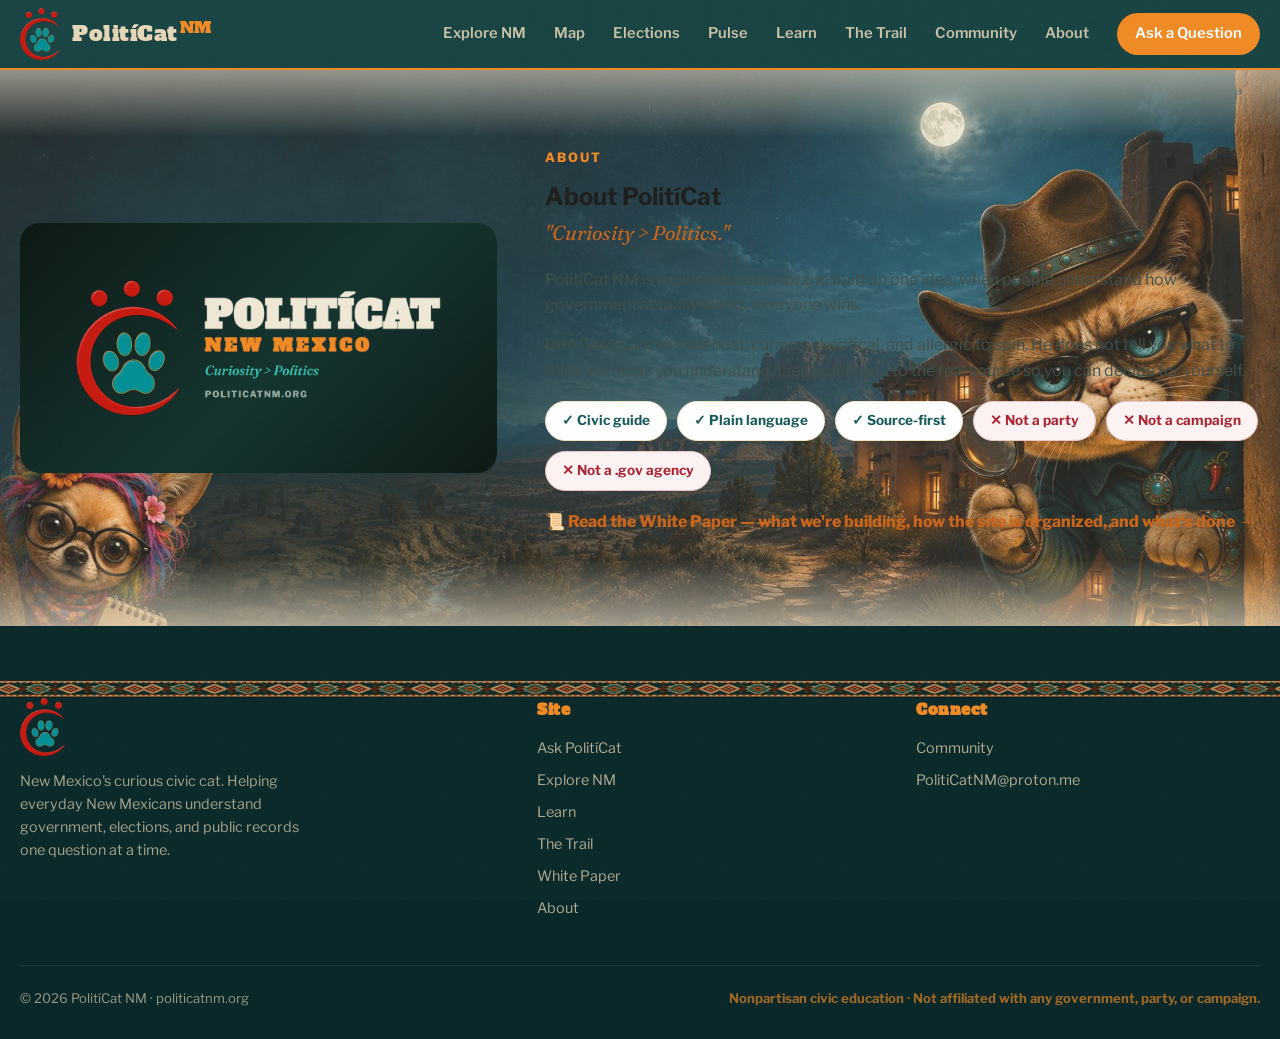
==== commit d12e66dc: "Retire the Zia site-wide, install the C-glyph brand New mark everywhere: nav, footer, favicon, apple" ====
--- a/about.html
+++ b/about.html
@@ -10,25 +10,25 @@
 <meta property="og:site_name" content="PolitíCat NM">
 <meta property="og:title" content="About — PolitíCat NM">
 <meta property="og:description" content="About PolitíCat NM, Don Gato Cívico, and the nonpartisan civic education mission.">
-<meta property="og:image" content="https://politicatnm.org/assets/img/politicat-banner.png">
+<meta property="og:image" content="https://politicatnm.org/assets/img/brand/og-card.png">
 <meta property="og:url" content="https://politicatnm.org/about.html">
 <meta property="og:type" content="website">
 <meta name="twitter:card" content="summary_large_image">
 <meta name="twitter:site" content="@PolitiCatNM">
 <meta name="twitter:title" content="About — PolitíCat NM">
 <meta name="twitter:description" content="About PolitíCat NM, Don Gato Cívico, and the nonpartisan civic education mission.">
-<meta name="twitter:image" content="https://politicatnm.org/assets/img/politicat-banner.png">
-<link rel="icon" type="image/png" href="assets/img/politicat-logo.png">
+<meta name="twitter:image" content="https://politicatnm.org/assets/img/brand/og-card.png">
+<link rel="icon" type="image/png" href="assets/img/brand/favicon-512.png"><link rel="apple-touch-icon" href="assets/img/brand/apple-touch-180.png">
 <link rel="preconnect" href="https://fonts.googleapis.com">
 <link rel="preconnect" href="https://fonts.gstatic.com" crossorigin>
 <link href="https://fonts.googleapis.com/css2?family=Alfa+Slab+One&family=Libre+Franklin:ital,wght@0,400;0,500;0,600;0,700;0,800;1,400&family=Fraunces:opsz,wght@9..144,400;9..144,600&display=swap" rel="stylesheet">
-<link rel="stylesheet" href="assets/css/styles.css?v=20260817-wallfix1">
+<link rel="stylesheet" href="assets/css/styles.css?v=20260821-cglyph1">
 <script data-goatcounter="https://metalex.goatcounter.com/count" async src="//gc.zgo.at/count.js"></script>
 </head>
 <body>
 <header class="nav">
   <div class="wrap nav-inner">
-    <a href="index.html" class="brand"><img src="assets/img/politicat-logo.png" alt="PolitíCat NM logo"><span class="brand-name">PolitíCat<span class="nm">NM</span></span></a>
+    <a href="index.html" class="brand"><img src="assets/img/brand/c-glyph-gold.png" alt="PolitíCat NM logo"><span class="brand-name">PolitíCat<span class="nm">NM</span></span></a>
     <button class="burger" aria-label="Toggle menu" onclick="document.getElementById('navlinks').classList.toggle('open')">☰</button>
     <nav class="nav-links" id="navlinks"><a href="explore.html">Explore NM</a><a href="map.html">Map</a><a href="elections.html">Elections</a><a href="pulse.html">Pulse</a><a href="learn.html">Learn</a><a href="trail.html">The Trail</a><a href="community.html">Community</a><a href="about.html">About</a><a href="ask.html" class="nav-cta">Ask a Question</a></nav>
   </div>
@@ -37,7 +37,7 @@
 <main>
   <section class="block wall wall--duo" id="about">
     <div class="wrap about-grid">
-      <img src="assets/img/politicat-banner.png" alt="PolitíCat banner with Don Gato Cívico">
+      <img src="assets/img/brand/og-card.png" alt="PolitíCat NM — the C-glyph mark: a coral C wrapping a turquoise pawprint">
       <div class="about-text">
         <div class="sec-tag">About</div>
         <h1>About PolitíCat</h1>
@@ -62,7 +62,7 @@
   <div class="wrap">
     <div class="foot-grid">
       <div class="foot-brand">
-        <img src="assets/img/politicat-logo.png" alt="PolitíCat NM">
+        <img src="assets/img/brand/c-glyph-gold.png" alt="PolitíCat NM">
         <p>New Mexico's curious civic cat. Helping everyday New Mexicans understand government, elections, and public records one question at a time.</p>
       </div>
       <div class="foot-col">
@@ -87,6 +87,6 @@
   </div>
 </footer>
 
-<script src="assets/js/app.js?v=20260817-wallfix1"></script>
+<script src="assets/js/app.js?v=20260821-cglyph1"></script>
 </body>
 </html>
--- a/assets/css/styles.css
+++ b/assets/css/styles.css
@@ -88,12 +88,11 @@
   background-image:
     linear-gradient(90deg,rgba(7,31,32,.9) 0%,rgba(7,31,32,.72) 34%,rgba(7,31,32,.28) 66%,rgba(7,31,32,.12) 100%),
     linear-gradient(0deg,rgba(7,31,32,.18),rgba(7,31,32,.18)),
-    url('../img/politicat-hero-background.png?v=20260606-hero3');
+    url('../img/wallpaper-duo.jpg');
   background-position:center center;
-  background-size:100% 100%,100% 100%,100% auto;
+  background-size:100% 100%,100% 100%,cover;
   background-repeat:no-repeat;
 }
-.zia-bg{display:none}
 .hero-grid{display:grid;grid-template-columns:1.1fr .9fr;gap:48px;align-items:center;position:relative;z-index:2}
 .eyebrow{display:inline-flex;align-items:center;gap:8px;background:rgba(230,215,184,.12);border:1px solid rgba(230,215,184,.25);
   padding:6px 14px;border-radius:30px;font-size:.78rem;font-weight:700;letter-spacing:1.5px;text-transform:uppercase;margin-bottom:22px}
@@ -144,13 +143,19 @@
 }
 .page-hero{
   background:
-    linear-gradient(90deg,rgba(7,31,32,.92),rgba(7,31,32,.72)),
-    url('../img/politicat-hero-background.png?v=20260606-hero3');
+    linear-gradient(90deg,rgba(7,31,32,.9),rgba(7,31,32,.55)),
+    url('../img/map-header.jpg');
   background-size:cover;
   background-position:center;
   color:var(--cream);
   padding:86px 0;
 }
+/* art-backed heroes: tall enough to show the scene, art weighted right, text plated left */
+.page-hero.wall{min-height:clamp(300px,24vw,640px);display:flex;align-items:center;border-bottom:3px solid rgba(58,42,24,.6)}
+.page-hero.wall .wrap{width:100%}
+.page-hero.wall::before{background-position:center right}
+.page-hero.wall .hero-title,.page-hero.wall .eyebrow{text-shadow:0 3px 12px rgba(0,0,0,.6)}
+.page-hero.wall .hero-sub{color:#f0e6cf;text-shadow:0 2px 8px rgba(0,0,0,.65)}
 .page-hero-inner{
   display:grid;
   grid-template-columns:minmax(0,1fr) minmax(320px,460px);
@@ -748,6 +753,9 @@
   grid-template-columns:1fr 1fr;
   gap:18px;
 }
+/* density scales by adding columns on big screens — never by stretching two */
+@media(min-width:1500px){.ready-columns{grid-template-columns:repeat(3,1fr)}}
+@media(min-width:2400px){.ready-columns{grid-template-columns:repeat(6,1fr)}}
 .ready-col{
   padding:18px;
   border-radius:14px;
@@ -762,7 +770,7 @@
 .ready-action:hover b{color:var(--orange-deep)}
 .ready-col h3{
   color:var(--teal-deep);
-  font-size:1.05rem;
+  font-size:clamp(1.05rem,.85vw,1.5rem);
   margin-bottom:12px;
 }
 .ready-action{
@@ -779,10 +787,12 @@
 .ready-action span{
   color:var(--teal-deep);
   font-weight:900;
+  font-size:clamp(.95rem,.75vw,1.3rem);
 }
 .ready-action small{
   color:#5e6b66;
   font-weight:600;
+  font-size:clamp(.8rem,.58vw,1rem);
 }
 .ready-action b{
   grid-row:1 / span 2;
@@ -1252,7 +1262,7 @@
 /* ---------- ASK DEMO ---------- */
 .demo{background:linear-gradient(165deg,var(--teal-deep),var(--teal));border-radius:24px;overflow:hidden;box-shadow:0 24px 50px -16px rgba(0,0,0,.4);max-width:760px;margin:0 auto}
 .demo-top{display:flex;align-items:center;gap:10px;padding:14px 20px;background:rgba(0,0,0,.2);border-bottom:1px solid rgba(255,255,255,.08)}
-.demo-top img{width:34px;height:34px;border-radius:50%;border:2px solid var(--orange)}
+.demo-top img{width:34px;height:34px;border-radius:50%;border:2px solid var(--orange);background:#0c1815;object-fit:contain;padding:3px}
 .demo-top .who{color:var(--cream);font-weight:800;font-size:.95rem}
 .demo-top .stat{margin-left:auto;font-size:.72rem;color:#9fc;font-weight:700;display:flex;align-items:center;gap:6px}
 .demo-top .stat::before{content:"";width:8px;height:8px;border-radius:50%;background:#4fd07a;box-shadow:0 0 8px #4fd07a}
@@ -1321,7 +1331,7 @@
 /* ---------- FOOTER ---------- */
 footer{background:#0a2829;color:var(--cream);padding:54px 0 30px}
 .foot-grid{display:grid;grid-template-columns:1.4fr 1fr 1fr;gap:36px;margin-bottom:36px}
-.foot-brand img{height:54px;width:54px;border-radius:50%;border:2px solid var(--orange);margin-bottom:14px;object-fit:cover}
+.foot-brand img{height:58px;width:auto;border-radius:0;border:none;margin-bottom:14px;object-fit:contain}
 .foot-brand p{opacity:.7;font-size:.9rem;max-width:300px}
 .foot-col h5{font-family:'Alfa Slab One';font-size:.95rem;color:var(--orange);margin-bottom:14px;letter-spacing:.5px}
 .foot-col a{display:block;color:var(--cream);opacity:.75;text-decoration:none;font-size:.9rem;margin-bottom:9px;transition:opacity .2s}
